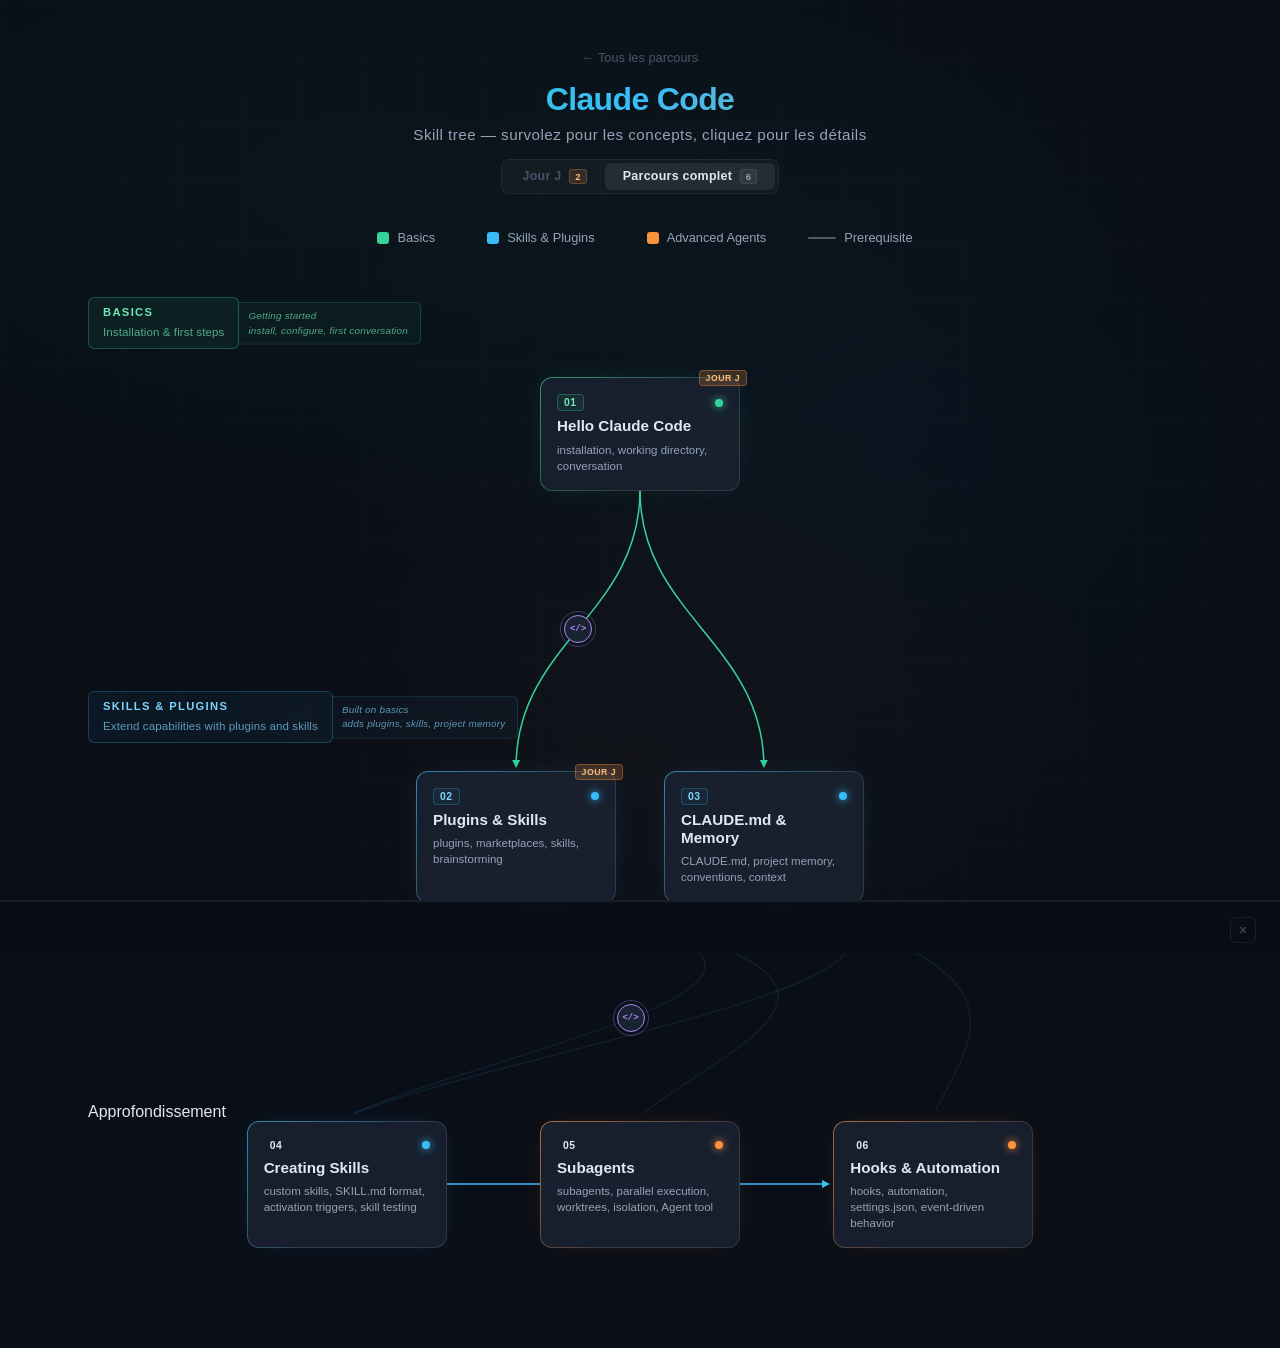
==== claude-code/index.html @ 64af16d7 "feat: create interactive learning platform for Community Days 2026 Three learning paths (Claude Code" ====
<!DOCTYPE html>
<html lang="fr">
<head>
<meta charset="UTF-8">
<meta name="viewport" content="width=device-width, initial-scale=1.0">
<title>Claude Code — Learning Path</title>
<link rel="icon" type="image/svg+xml" href="data:image/svg+xml,%3Csvg xmlns='http://www.w3.org/2000/svg' viewBox='0 0 32 32'%3E%3Crect width='32' height='32' rx='7' fill='%230f172a'/%3E%3Ctext x='16' y='22' text-anchor='middle' font-size='18'%3E%F0%9F%94%A7%3C/text%3E%3C/svg%3E">
<link rel="stylesheet" href="../shared/learning-map.css">
<style>
  /* Morph icon styles (inline to avoid extra file) */
  .morph-icon {
    position: absolute; z-index: 5; width: 28px; height: 28px; border-radius: 50%;
    background: var(--bg-card); border: 1.5px solid #a78bfa;
    display: flex; align-items: center; justify-content: center;
    cursor: pointer; transition: all 0.25s ease;
    animation: morphIconAppear 0.4s ease-out backwards;
  }
  @keyframes morphIconAppear { from { opacity: 0; transform: scale(0.3); } to { opacity: 1; transform: scale(1); } }
  .morph-icon::after {
    content: ''; position: absolute; inset: -5px; border-radius: 50%;
    border: 1.5px solid rgba(167, 139, 250, 0.35);
    animation: morphIconRipple 2.5s ease-out infinite;
  }
  @keyframes morphIconRipple { 0% { transform: scale(1); opacity: 1; } 70% { transform: scale(1.5); opacity: 0; } 100% { transform: scale(1.5); opacity: 0; } }
  .morph-icon:hover { background: rgba(167, 139, 250, 0.15); border-color: #c4b5fd; box-shadow: 0 0 14px rgba(167, 139, 250, 0.4); transform: scale(1.12); }
  .morph-icon-text { color: #a78bfa; font-family: 'SF Mono', monospace; font-size: 9px; font-weight: 700; pointer-events: none; transition: color 0.25s; }
  .morph-icon:hover .morph-icon-text { color: #e9d5ff; }

  /* Morph modal */
  .morph-overlay { position: fixed; inset: 0; background: rgba(0,0,0,0.75); backdrop-filter: blur(4px); z-index: 1000; display: flex; align-items: center; justify-content: center; opacity: 0; transition: opacity 0.3s; pointer-events: none; }
  .morph-overlay--visible { opacity: 1; pointer-events: all; }
  .morph-modal { background: var(--bg-surface); border: 1px solid rgba(167,139,250,0.2); border-radius: 16px; padding: 32px; max-width: 720px; width: 90%; max-height: 85vh; overflow-y: auto; transform: translateY(20px) scale(0.97); transition: transform 0.3s cubic-bezier(0.16,1,0.3,1); box-shadow: 0 25px 50px rgba(0,0,0,0.5); }
  .morph-overlay--visible .morph-modal { transform: translateY(0) scale(1); }
  .morph-modal-header { display: flex; align-items: center; justify-content: space-between; margin-bottom: 24px; }
  .morph-modal-title { font-size: 1.1rem; font-weight: 600; color: var(--text-primary); display: flex; align-items: center; gap: 8px; }
  .morph-modal-arrow { color: #a78bfa; font-size: 0.9rem; }
  .morph-modal-close { background: none; border: 1px solid rgba(255,255,255,0.1); border-radius: 8px; color: var(--text-secondary); width: 32px; height: 32px; font-size: 1.2rem; cursor: pointer; display: flex; align-items: center; justify-content: center; transition: all 0.2s; }
  .morph-modal-close:hover { background: rgba(255,255,255,0.05); color: var(--text-primary); }
  .morph-block { margin-bottom: 24px; }
  .morph-legend { font-size: 0.85rem; color: var(--text-secondary); line-height: 1.5; margin-bottom: 12px; }
  .morph-legend code { background: rgba(167,139,250,0.12); color: #c4b5fd; padding: 1px 5px; border-radius: 3px; font-family: 'SF Mono', monospace; font-size: 0.8rem; }
  .morph-code { position: relative; white-space: pre; background: #0d1117; border: 1px solid rgba(255,255,255,0.06); border-radius: 10px; padding: 16px 20px; font-family: 'SF Mono', monospace; font-size: 0.82rem; line-height: 1.7; overflow-x: auto; margin-bottom: 10px; color: #e2e8f0; }
  .morph-controls { display: flex; gap: 6px; align-items: center; }
  .morph-btn { background: rgba(167,139,250,0.08); border: 1px solid rgba(167,139,250,0.2); color: #c4b5fd; padding: 5px 14px; border-radius: 6px; font-size: 0.75rem; font-weight: 500; cursor: pointer; transition: all 0.2s; font-family: inherit; }
  .morph-btn:hover { background: rgba(167,139,250,0.15); border-color: rgba(167,139,250,0.4); color: #e9d5ff; }
  .morph-btn--active { background: rgba(167,139,250,0.2); border-color: #a78bfa; color: #e9d5ff; }
  .morph-btn-play { display: inline-flex; align-items: center; gap: 6px; }
  .morph-btn-play-icon { transition: transform 0.5s ease; flex-shrink: 0; }
  .morph-btn-play-label { display: inline-grid; }
  .morph-btn-play-label > span { grid-area: 1/1; transition: opacity 0.5s ease; }
  .morph-btn-play-label-revert { opacity: 0; }
  .morph-btn-play--after .morph-btn-play-icon { transform: rotate(-180deg); }
  .morph-btn-play--after .morph-btn-play-label-play { opacity: 0; }
  .morph-btn-play--after .morph-btn-play-label-revert { opacity: 1; }

  /* Shiki Magic Move */
  .shiki-magic-move-container { position: relative; white-space: pre; }
  .shiki-magic-move-item { display: inline-block; transition: color var(--smm-duration, 0.5s) var(--smm-easing, ease); }
  .shiki-magic-move-move { transition: all var(--smm-duration, 0.5s) var(--smm-easing, ease); z-index: 1; }
  .shiki-magic-move-enter-active, .shiki-magic-move-leave-active { transition: all var(--smm-duration, 0.5s) var(--smm-easing, ease); }
  .shiki-magic-move-enter-from, .shiki-magic-move-leave-to { opacity: 0; }
  br.shiki-magic-move-leave-active { display: none; }

  .branches-grid {
    display: grid;
    gap: 60px 80px;
    max-width: 800px;
    margin: 0 auto;
    justify-items: center;
  }
</style>
</head>
<body>

<div class="header">
  <a href="../" class="header-back">&larr; Tous les parcours</a>
  <h1>Claude Code</h1>
  <p>Skill tree — survolez pour les concepts, cliquez pour les détails</p>
  <div class="mode-toggle" id="modeToggle"></div>
</div>

<div class="legend" id="legend"></div>

<div class="tree-container" id="treeContainer"></div>

<div class="tooltip" id="tooltip"></div>

<div class="detail-panel" id="detailPanel">
  <button class="detail-panel-close" id="detailClose" aria-label="Fermer">&times;</button>
  <div class="detail-inner" id="detailContent"></div>
</div>

<div class="morph-overlay" id="morphOverlay">
  <div class="morph-modal">
    <div class="morph-modal-header">
      <div class="morph-modal-title" id="morphModalTitle"></div>
      <button class="morph-modal-close" id="morphModalClose">&times;</button>
    </div>
    <div id="morphModalContent"></div>
  </div>
</div>

<script src="data.js"></script>
<script src="../shared/learning-map-engine.js"></script>
<script>
  LearningMap.init({
    storageKey: 'progress-claude-code',
    layers: ['basics', 'skills', 'agents'],
  });
</script>
</body>
</html>
---- shared/learning-map.css ----
/* ════════════════════════════════════════════════════════════
   LEARNING MAP ENGINE — Shared Styles
   Generalized from langchain-learning/docs/learning-map.html
   ════════════════════════════════════════════════════════════ */

:root {
  --bg-deep: #0a0e17;
  --bg-surface: #111827;
  --bg-card: #1a2332;
  --bg-card-hover: #1f2b3d;
  --text-primary: #e2e8f0;
  --text-secondary: #94a3b8;
  --text-muted: #475569;

  /* Layer colors — overridden per path via data-theme */
  --basics-glow: #34d399;
  --basics-bg: rgba(52, 211, 153, 0.08);
  --basics-border: rgba(52, 211, 153, 0.3);
  --basics-line: rgba(52, 211, 153, 0.45);
  --basics-label: #6ee7b7;

  --skills-glow: #38bdf8;
  --skills-bg: rgba(56, 189, 248, 0.06);
  --skills-border: rgba(56, 189, 248, 0.25);
  --skills-line: rgba(56, 189, 248, 0.4);
  --skills-label: #7dd3fc;

  --agents-glow: #fb923c;
  --agents-bg: rgba(251, 146, 60, 0.06);
  --agents-border: rgba(251, 146, 60, 0.25);
  --agents-line: rgba(251, 146, 60, 0.4);
  --agents-label: #fdba74;

  /* Aliases for notion-agents */
  --triggers-glow: var(--skills-glow);
  --triggers-bg: var(--skills-bg);
  --triggers-border: var(--skills-border);
  --triggers-line: var(--skills-line);
  --triggers-label: var(--skills-label);

  --advanced-glow: var(--agents-glow);
  --advanced-bg: var(--agents-bg);
  --advanced-border: var(--agents-border);
  --advanced-line: var(--agents-line);
  --advanced-label: var(--agents-label);

  /* Aliases for n8n */
  --integration-glow: var(--skills-glow);
  --integration-bg: var(--skills-bg);
  --integration-border: var(--skills-border);
  --integration-line: var(--skills-line);
  --integration-label: var(--skills-label);

  --ai-glow: var(--agents-glow);
  --ai-bg: var(--agents-bg);
  --ai-border: var(--agents-border);
  --ai-line: var(--agents-line);
  --ai-label: var(--agents-label);

  --shared-glow: #a78bfa;
  --node-future-opacity: 0.35;
}

* { margin: 0; padding: 0; box-sizing: border-box; }

html, body {
  width: 100%;
  min-height: 100vh;
  background: var(--bg-deep);
  color: var(--text-primary);
  font-family: 'Avenir Next', 'Avenir', -apple-system, 'Segoe UI', sans-serif;
  overflow-x: hidden;
}

body::before {
  content: '';
  position: fixed;
  inset: 0;
  background:
    radial-gradient(ellipse 800px 400px at 30% 20%, rgba(52, 211, 153, 0.04), transparent),
    radial-gradient(ellipse 600px 500px at 70% 50%, rgba(56, 189, 248, 0.03), transparent),
    radial-gradient(ellipse 500px 400px at 50% 85%, rgba(251, 146, 60, 0.03), transparent);
  pointer-events: none;
  z-index: 0;
}

body::after {
  content: '';
  position: fixed;
  inset: 0;
  background-image:
    linear-gradient(rgba(255,255,255,0.015) 1px, transparent 1px),
    linear-gradient(90deg, rgba(255,255,255,0.015) 1px, transparent 1px);
  background-size: 60px 60px;
  pointer-events: none;
  z-index: 0;
}

/* ── HEADER ── */
.header {
  position: relative;
  z-index: 2;
  text-align: center;
  padding: 48px 24px 16px;
}

.header h1 {
  font-size: 2rem;
  font-weight: 700;
  letter-spacing: -0.02em;
  background: linear-gradient(135deg, var(--basics-glow), var(--skills-glow, var(--basics-glow)), var(--agents-glow, var(--basics-glow)));
  -webkit-background-clip: text;
  -webkit-text-fill-color: transparent;
  background-clip: text;
}

.header p {
  margin-top: 8px;
  color: var(--text-secondary);
  font-size: 0.95rem;
  letter-spacing: 0.03em;
}

.header-back {
  display: inline-flex;
  align-items: center;
  gap: 6px;
  color: var(--text-muted);
  text-decoration: none;
  font-size: 0.8rem;
  margin-bottom: 16px;
  transition: color 0.2s;
}

.header-back:hover { color: var(--text-secondary); }

/* ── MODE TOGGLE (Jour J / Complet) ── */
.mode-toggle {
  display: flex;
  justify-content: center;
  gap: 0;
  margin: 16px auto 0;
  background: rgba(255,255,255,0.03);
  border: 1px solid rgba(255,255,255,0.06);
  border-radius: 8px;
  padding: 3px;
  width: fit-content;
}

.mode-btn {
  padding: 6px 18px;
  border-radius: 6px;
  border: none;
  background: transparent;
  color: var(--text-muted);
  font-family: inherit;
  font-size: 0.78rem;
  font-weight: 600;
  cursor: pointer;
  transition: all 0.2s;
  letter-spacing: 0.02em;
}

.mode-btn:hover { color: var(--text-secondary); }

.mode-btn--active {
  background: rgba(255,255,255,0.08);
  color: var(--text-primary);
}

.mode-badge {
  display: inline-block;
  font-size: 0.6rem;
  padding: 1px 5px;
  border-radius: 3px;
  margin-left: 4px;
  vertical-align: middle;
  font-weight: 700;
}

.mode-badge--jour-j {
  background: rgba(251, 146, 60, 0.15);
  color: #fdba74;
  border: 1px solid rgba(251, 146, 60, 0.25);
}

/* ── LEGEND ── */
.legend {
  position: relative;
  z-index: 10;
  display: flex;
  justify-content: center;
  gap: 32px;
  padding: 16px 24px 8px;
  flex-wrap: wrap;
}

.legend-item {
  position: relative;
  display: flex;
  align-items: center;
  gap: 8px;
  font-size: 0.8rem;
  color: var(--text-secondary);
  cursor: default;
}

.legend-item[data-layer] {
  cursor: help;
  padding: 4px 10px;
  border-radius: 6px;
  transition: background 0.2s, color 0.2s;
}

.legend-item[data-layer]:hover {
  background: rgba(255,255,255,0.04);
  color: var(--text-primary);
}

.legend-tooltip {
  position: absolute;
  top: calc(100% + 10px);
  left: 50%;
  transform: translateX(-50%) translateY(-4px);
  width: 280px;
  background: var(--bg-surface);
  border: 1px solid rgba(255,255,255,0.1);
  border-radius: 10px;
  padding: 14px 16px;
  pointer-events: none;
  opacity: 0;
  transition: opacity 0.2s, transform 0.2s;
  box-shadow: 0 12px 40px rgba(0,0,0,0.5);
  z-index: 200;
}

.legend-item[data-layer]:hover .legend-tooltip {
  opacity: 1;
  transform: translateX(-50%) translateY(0px);
}

.legend-tooltip-name {
  font-size: 0.82rem;
  font-weight: 700;
  color: var(--text-primary);
  margin-bottom: 6px;
}

.legend-tooltip-desc {
  font-size: 0.75rem;
  color: var(--text-secondary);
  line-height: 1.55;
}

.legend-tooltip-desc strong { color: var(--text-primary); font-weight: 600; }

.legend-tooltip::after {
  content: '';
  position: absolute;
  bottom: 100%;
  left: 50%;
  transform: translateX(-50%);
  border: 6px solid transparent;
  border-bottom-color: rgba(255,255,255,0.1);
}

.legend-swatch {
  width: 12px;
  height: 12px;
  border-radius: 3px;
}

/* ── SVG CONNECTIONS ── */
.connections-svg {
  position: absolute;
  top: 0;
  left: 0;
  width: 100%;
  height: 100%;
  pointer-events: none;
  z-index: -1;
  overflow: visible;
}

.conn-prereq {
  fill: none;
  stroke-width: 1.5;
  stroke-linecap: round;
  transition: stroke-width 0.2s, filter 0.2s;
}

.conn-highlight {
  stroke-width: 2.5 !important;
  filter: drop-shadow(0 0 3px currentColor);
}

.conn-cross-section { opacity: 0.1; transition: opacity 0.3s, stroke-width 0.2s, filter 0.2s; }
.conn-cross-section.conn-highlight { opacity: 1; }
.arrow-cross-section { opacity: 0; transition: opacity 0.3s; }
.arrow-cross-section.conn-highlight { opacity: 1; }

.conn-arrow {
  stroke: none;
  stroke-width: 0;
  animation: arrowAppear 0.3s ease-out backwards;
}

/* ── TREE CONTAINER ── */
.tree-container {
  position: relative;
  z-index: 2;
  max-width: 1200px;
  margin: 0 auto;
  padding: 40px 48px 100px;
}

/* ── LAYER ── */
.layer {
  position: relative;
  z-index: 1;
  margin-bottom: 200px;
}

.layer:last-child { margin-bottom: 0; }

.layer-label {
  position: relative;
  z-index: 2;
  display: inline-flex;
  flex-direction: column;
  gap: 6px;
  font-size: 0.7rem;
  font-weight: 600;
  letter-spacing: 0.12em;
  text-transform: uppercase;
  padding: 8px 14px;
  border-radius: 6px;
  margin-bottom: 28px;
}

.layer-label-name {
  display: flex;
  align-items: center;
  gap: 6px;
}

.layer-tagline {
  font-size: 0.72rem;
  font-weight: 400;
  letter-spacing: 0.01em;
  text-transform: none;
  opacity: 0.7;
  line-height: 1.4;
}

.layer-builds-on {
  position: absolute;
  top: 50%;
  left: 100%;
  transform: translateY(-50%);
  font-size: 0.62rem;
  font-weight: 500;
  letter-spacing: 0.02em;
  text-transform: none;
  font-style: italic;
  white-space: nowrap;
  pointer-events: none;
  padding: 6px 12px 6px 10px;
  line-height: 1.45;
  border-radius: 0 6px 6px 0;
  opacity: 0.7;
}

/* Layer-specific label colors — using CSS custom props */
.layer--basics .layer-label { color: var(--basics-label); background: var(--basics-bg); backdrop-filter: blur(8px); border: 1px solid var(--basics-border); }
.layer--skills .layer-label { color: var(--skills-label); background: var(--skills-bg); backdrop-filter: blur(8px); border: 1px solid var(--skills-border); }
.layer--agents .layer-label { color: var(--agents-label); background: var(--agents-bg); backdrop-filter: blur(8px); border: 1px solid var(--agents-border); }
.layer--triggers .layer-label { color: var(--triggers-label); background: var(--triggers-bg); backdrop-filter: blur(8px); border: 1px solid var(--triggers-border); }
.layer--advanced .layer-label { color: var(--advanced-label); background: var(--advanced-bg); backdrop-filter: blur(8px); border: 1px solid var(--advanced-border); }
.layer--integration .layer-label { color: var(--integration-label); background: var(--integration-bg); backdrop-filter: blur(8px); border: 1px solid var(--integration-border); }
.layer--ai .layer-label { color: var(--ai-label); background: var(--ai-bg); backdrop-filter: blur(8px); border: 1px solid var(--ai-border); }

.layer--basics .layer-builds-on { background: var(--basics-bg); border: 1px solid var(--basics-border); border-left: none; }
.layer--skills .layer-builds-on { background: var(--skills-bg); border: 1px solid var(--skills-border); border-left: none; }
.layer--agents .layer-builds-on { background: var(--agents-bg); border: 1px solid var(--agents-border); border-left: none; }
.layer--triggers .layer-builds-on { background: var(--triggers-bg); border: 1px solid var(--triggers-border); border-left: none; }
.layer--advanced .layer-builds-on { background: var(--advanced-bg); border: 1px solid var(--advanced-border); border-left: none; }
.layer--integration .layer-builds-on { background: var(--integration-bg); border: 1px solid var(--integration-border); border-left: none; }
.layer--ai .layer-builds-on { background: var(--ai-bg); border: 1px solid var(--ai-border); border-left: none; }

/* Layer node grid — generic layout */
.layer-nodes {
  display: flex;
  justify-content: center;
  gap: 48px;
  flex-wrap: wrap;
}

/* ── NODE ── */
.node {
  position: relative;
  width: 200px;
  min-height: 100px;
  background: rgba(26, 35, 50, 0.7);
  backdrop-filter: blur(8px);
  border: 1px solid rgba(255,255,255,0.06);
  border-radius: 12px;
  padding: 16px;
  cursor: pointer;
  transition: all 0.3s cubic-bezier(0.4, 0, 0.2, 1);
  display: flex;
  flex-direction: column;
  gap: 6px;
  z-index: 2;
}

.node:hover {
  background: rgba(31, 43, 61, 0.8);
  transform: translateY(-3px);
  z-index: 10;
}

.node--done {
  background: rgba(26, 35, 50, 0.85);
  border-color: rgba(255,255,255,0.1);
}

.node--done::before {
  content: '';
  position: absolute;
  inset: -1px;
  border-radius: 12px;
  padding: 1px;
  background: linear-gradient(135deg, var(--glow-color), transparent 60%);
  -webkit-mask: linear-gradient(#fff 0 0) content-box, linear-gradient(#fff 0 0);
  mask: linear-gradient(#fff 0 0) content-box, linear-gradient(#fff 0 0);
  -webkit-mask-composite: xor;
  mask-composite: exclude;
  pointer-events: none;
  opacity: 0.6;
  transition: opacity 0.3s;
}

.node--done:hover::before { opacity: 1; }

.node--done::after {
  content: '';
  position: absolute;
  inset: 0;
  border-radius: 12px;
  box-shadow: 0 0 30px -5px var(--glow-color);
  opacity: 0.12;
  pointer-events: none;
  transition: opacity 0.3s;
}

.node--done:hover::after { opacity: 0.28; }

.node--future {
  background: rgba(26, 35, 50, 0.35);
  border-style: dashed;
  border-color: rgba(255,255,255,0.04);
}

.node--future .node-title,
.node--future .node-tags,
.node--future .node-number { opacity: 0.45; }

.node--future:hover { background: rgba(26, 35, 50, 0.55); }

.node--future:hover .node-title,
.node--future:hover .node-tags,
.node--future:hover .node-number { opacity: 0.75; }

.node--hidden { display: none !important; }

.node-header {
  display: flex;
  align-items: center;
  gap: 8px;
}

.node-number {
  font-size: 0.65rem;
  font-weight: 700;
  letter-spacing: 0.05em;
  padding: 2px 6px;
  border-radius: 4px;
  flex-shrink: 0;
}

/* Node number colors per layer */
.layer--basics .node-number { background: var(--basics-bg); color: var(--basics-label); border: 1px solid var(--basics-border); }
.layer--skills .node-number { background: var(--skills-bg); color: var(--skills-label); border: 1px solid var(--skills-border); }
.layer--agents .node-number { background: var(--agents-bg); color: var(--agents-label); border: 1px solid var(--agents-border); }
.layer--triggers .node-number { background: var(--triggers-bg); color: var(--triggers-label); border: 1px solid var(--triggers-border); }
.layer--advanced .node-number { background: var(--advanced-bg); color: var(--advanced-label); border: 1px solid var(--advanced-border); }
.layer--integration .node-number { background: var(--integration-bg); color: var(--integration-label); border: 1px solid var(--integration-border); }
.layer--ai .node-number { background: var(--ai-bg); color: var(--ai-label); border: 1px solid var(--ai-border); }

.node-status {
  width: 8px;
  height: 8px;
  border-radius: 50%;
  flex-shrink: 0;
  margin-left: auto;
}

.node-status--done {
  background: var(--glow-color);
  box-shadow: 0 0 8px var(--glow-color);
}

.node-status--future {
  border: 1.5px solid var(--text-muted);
  background: transparent;
}

.node-status--completed {
  background: #34d399;
  box-shadow: 0 0 8px #34d399;
}

.node-title {
  font-size: 0.95rem;
  font-weight: 600;
  line-height: 1.2;
  color: var(--text-primary);
}

.node--future .node-title { color: var(--text-secondary); }

.node-concepts {
  font-size: 0.72rem;
  color: var(--text-muted);
  line-height: 1.4;
}

.node--done .node-concepts { color: var(--text-secondary); }

.node-jour-j-badge {
  position: absolute;
  top: -8px;
  right: -8px;
  font-size: 0.55rem;
  font-weight: 700;
  padding: 2px 6px;
  border-radius: 4px;
  background: rgba(251, 146, 60, 0.2);
  color: #fdba74;
  border: 1px solid rgba(251, 146, 60, 0.35);
  letter-spacing: 0.05em;
  text-transform: uppercase;
}

/* ── TOOLTIP ── */
.tooltip {
  position: fixed;
  z-index: 200;
  background: var(--bg-surface);
  border: 1px solid rgba(255,255,255,0.1);
  border-radius: 8px;
  padding: 12px 16px;
  pointer-events: none;
  opacity: 0;
  transform: translateY(6px);
  transition: opacity 0.2s, transform 0.2s;
  max-width: 320px;
  box-shadow: 0 12px 40px rgba(0,0,0,0.5);
}

.tooltip--visible {
  opacity: 1;
  transform: translateY(0);
}

.tooltip-apis-label {
  font-size: 0.65rem;
  text-transform: uppercase;
  letter-spacing: 0.08em;
  color: var(--text-muted);
  margin-bottom: 6px;
}

.tooltip-apis {
  display: flex;
  flex-wrap: wrap;
  gap: 4px;
}

/* ── DETAIL PANEL ── */
.detail-panel {
  position: fixed;
  bottom: 0;
  left: 0;
  right: 0;
  background: rgba(10, 14, 23, 0.97);
  border-top: 1px solid rgba(255,255,255,0.06);
  padding: 0;
  z-index: 100;
  transform: translateY(100%);
  transition: transform 0.4s cubic-bezier(0.16, 1, 0.3, 1);
  height: fit-content;
  max-height: 65vh;
  overflow-y: auto;
  overscroll-behavior: contain;
  backdrop-filter: blur(24px);
}

.detail-panel--visible { transform: translateY(0); }

.detail-panel::before {
  content: '';
  position: absolute;
  top: 0;
  left: 0;
  right: 0;
  height: 1px;
  background: var(--panel-accent, rgba(255,255,255,0.1));
  opacity: 0.7;
}

.detail-panel::after {
  content: '';
  position: absolute;
  top: 0;
  left: 0;
  right: 0;
  height: 80px;
  background: linear-gradient(to bottom, var(--panel-accent-bg, transparent), transparent);
  pointer-events: none;
  opacity: 0.5;
}

.detail-inner {
  position: relative;
  display: grid;
  grid-template-columns: 2fr 1px 3fr;
  gap: 0 32px;
  padding: 24px 40px 28px;
  max-width: 1280px;
  margin: 0 auto;
  min-height: 100%;
}

.detail-divider {
  background: rgba(255,255,255,0.06);
  align-self: stretch;
}

.detail-panel-close {
  position: absolute;
  top: 16px;
  right: 24px;
  background: none;
  border: 1px solid rgba(255,255,255,0.08);
  color: var(--text-muted);
  width: 26px;
  height: 26px;
  border-radius: 6px;
  cursor: pointer;
  display: flex;
  align-items: center;
  justify-content: center;
  font-size: 0.9rem;
  transition: all 0.2s;
  z-index: 10;
}

.detail-panel-close:hover {
  background: rgba(255,255,255,0.05);
  color: var(--text-primary);
  border-color: rgba(255,255,255,0.15);
}

/* Left column */
.detail-left { display: flex; flex-direction: column; gap: 16px; }

.detail-header {
  display: flex;
  align-items: flex-start;
  gap: 14px;
}

.detail-number {
  font-size: 1.8rem;
  font-weight: 800;
  line-height: 1;
  letter-spacing: -0.03em;
  opacity: 0.25;
  flex-shrink: 0;
  min-width: 48px;
}

.detail-title-group {
  display: flex;
  flex-direction: column;
  gap: 4px;
  padding-top: 2px;
}

.detail-title {
  font-size: 1.15rem;
  font-weight: 700;
  line-height: 1.2;
  color: var(--text-primary);
  margin: 0;
}

.detail-meta {
  display: flex;
  align-items: center;
  gap: 8px;
}

.detail-layer-badge {
  font-size: 0.6rem;
  font-weight: 600;
  letter-spacing: 0.1em;
  text-transform: uppercase;
  padding: 2px 8px;
  border-radius: 3px;
}

.detail-status-badge {
  font-size: 0.65rem;
  font-weight: 600;
  letter-spacing: 0.04em;
  padding: 2px 8px;
  border-radius: 3px;
}

.detail-status-badge--done {
  background: rgba(52, 211, 153, 0.12);
  color: #6ee7b7;
  border: 1px solid rgba(52, 211, 153, 0.2);
}

.detail-status-badge--future {
  background: rgba(255,255,255,0.03);
  color: var(--text-muted);
  border: 1px solid rgba(255,255,255,0.06);
}

/* Progress dots */
.detail-progress {
  display: flex;
  align-items: center;
  gap: 5px;
  padding: 8px 0 0;
}

.detail-progress-dot {
  width: 8px;
  height: 8px;
  border-radius: 2px;
  transition: all 0.2s;
}

.detail-progress-dot--done { background: rgba(255,255,255,0.15); }
.detail-progress-dot--future { background: rgba(255,255,255,0.04); border: 1px solid rgba(255,255,255,0.06); }
.detail-progress-dot--current { transform: scaleY(1.6); }
.detail-progress-dot--completed { background: rgba(52, 211, 153, 0.5); }

/* Shared concepts bridges */
.detail-bridges {
  display: flex;
  flex-wrap: wrap;
  gap: 6px;
  padding-top: 2px;
}

.detail-bridge {
  display: inline-flex;
  align-items: center;
  gap: 4px;
  font-size: 0.7rem;
  color: var(--shared-glow);
  background: rgba(167, 139, 250, 0.06);
  border: 1px solid rgba(167, 139, 250, 0.15);
  border-radius: 4px;
  padding: 3px 8px;
  font-family: 'SF Mono', 'Fira Code', monospace;
}

.detail-bridge-arrow { color: rgba(167, 139, 250, 0.4); font-size: 0.6rem; }
.detail-bridge-target { font-weight: 700; font-size: 0.6rem; opacity: 0.7; }

/* Insights */
.detail-insights {
  display: flex;
  flex-direction: column;
  gap: 8px;
  padding-top: 2px;
}

.detail-insight {
  font-size: 0.78rem;
  color: var(--text-secondary);
  line-height: 1.55;
  padding: 7px 0 7px 12px;
  border-left: 2px solid var(--panel-accent, rgba(255,255,255,0.15));
  font-style: italic;
}

.detail-insight strong { color: var(--text-primary); font-style: normal; font-weight: 600; }
.detail-insight code {
  font-family: 'SF Mono', 'Fira Code', monospace;
  font-size: 0.72rem;
  background: rgba(255,255,255,0.04);
  border: 1px solid rgba(255,255,255,0.06);
  padding: 1px 5px;
  border-radius: 3px;
  color: var(--text-primary);
  font-style: normal;
}

/* Right column */
.detail-right { display: flex; flex-direction: column; gap: 14px; }

.detail-section { margin: 0; }

.detail-section-label {
  font-size: 0.6rem;
  text-transform: uppercase;
  letter-spacing: 0.12em;
  color: var(--text-muted);
  margin-bottom: 6px;
  font-weight: 600;
}

/* Steps (guided exercises) */
.detail-steps {
  display: flex;
  flex-direction: column;
  gap: 12px;
}

.detail-step {
  display: flex;
  gap: 12px;
  padding: 10px 14px;
  background: rgba(255,255,255,0.02);
  border: 1px solid rgba(255,255,255,0.05);
  border-radius: 8px;
  transition: all 0.2s;
}

.detail-step:hover {
  background: rgba(255,255,255,0.03);
  border-color: rgba(255,255,255,0.08);
}

.detail-step-number {
  font-size: 0.7rem;
  font-weight: 800;
  color: var(--text-muted);
  min-width: 20px;
  padding-top: 1px;
}

.detail-step-content {
  display: flex;
  flex-direction: column;
  gap: 6px;
  flex: 1;
}

.detail-step-instruction {
  font-size: 0.8rem;
  color: var(--text-primary);
  line-height: 1.5;
}

.detail-step-expected {
  font-size: 0.72rem;
  color: var(--text-muted);
  line-height: 1.4;
  font-style: italic;
}

.detail-step-copyable {
  display: flex;
  align-items: center;
  gap: 8px;
  background: #0d1117;
  border: 1px solid rgba(255,255,255,0.06);
  border-radius: 6px;
  padding: 6px 10px;
  font-family: 'SF Mono', 'Fira Code', monospace;
  font-size: 0.72rem;
  color: var(--text-secondary);
  overflow-x: auto;
}

.detail-step-copy-btn {
  flex-shrink: 0;
  background: none;
  border: 1px solid rgba(255,255,255,0.08);
  color: var(--text-muted);
  padding: 3px 8px;
  border-radius: 4px;
  font-size: 0.65rem;
  cursor: pointer;
  transition: all 0.15s;
  font-family: inherit;
}

.detail-step-copy-btn:hover {
  background: rgba(255,255,255,0.05);
  color: var(--text-secondary);
  border-color: rgba(255,255,255,0.15);
}

/* APIs/concepts tags */
.detail-apis {
  display: flex;
  flex-wrap: wrap;
  gap: 5px;
}

.api-tag {
  font-size: 0.72rem;
  font-family: 'SF Mono', 'Fira Code', monospace;
  padding: 3px 8px;
  border-radius: 4px;
  background: rgba(255,255,255,0.03);
  border: 1px solid rgba(255,255,255,0.07);
  color: var(--text-secondary);
  transition: all 0.15s;
  cursor: pointer;
}

.api-tag:hover {
  background: rgba(255,255,255,0.06);
  border-color: rgba(255,255,255,0.12);
  color: var(--text-primary);
}

.api-tag--active {
  background: rgba(255,255,255,0.08) !important;
  border-color: rgba(255,255,255,0.2) !important;
  color: var(--text-primary) !important;
}

/* API inspect view */
.api-inspect { display: flex; flex-direction: column; gap: 12px; }

.api-inspect-back {
  display: inline-flex;
  align-items: center;
  gap: 5px;
  font-size: 0.68rem;
  color: var(--text-muted);
  cursor: pointer;
  border: none;
  background: none;
  padding: 0;
  font-family: inherit;
  transition: color 0.15s;
  align-self: flex-start;
}

.api-inspect-back:hover { color: var(--text-secondary); }

.api-inspect-name {
  font-family: 'SF Mono', 'Fira Code', monospace;
  font-size: 1.05rem;
  font-weight: 700;
  color: var(--text-primary);
}

.api-inspect-from {
  font-size: 0.68rem;
  color: var(--text-muted);
  font-family: 'SF Mono', 'Fira Code', monospace;
  padding: 3px 8px;
  background: rgba(255,255,255,0.02);
  border: 1px solid rgba(255,255,255,0.05);
  border-radius: 4px;
  display: inline-block;
  align-self: flex-start;
}

.api-inspect-detail {
  font-size: 0.8rem;
  color: var(--text-secondary);
  line-height: 1.65;
}

.api-inspect-detail code {
  font-family: 'SF Mono', 'Fira Code', monospace;
  font-size: 0.73rem;
  background: rgba(255,255,255,0.04);
  border: 1px solid rgba(255,255,255,0.06);
  padding: 1px 5px;
  border-radius: 3px;
  color: var(--text-primary);
}

.api-inspect-signature {
  font-family: 'SF Mono', 'Fira Code', monospace;
  font-size: 0.7rem;
  color: var(--text-muted);
  background: rgba(255,255,255,0.02);
  border: 1px solid rgba(255,255,255,0.05);
  border-radius: 5px;
  padding: 8px 12px;
  line-height: 1.5;
  white-space: pre-wrap;
}

/* Prereqs */
.detail-prereqs {
  display: flex;
  flex-wrap: wrap;
  gap: 6px;
}

.detail-prereq-chip {
  display: inline-flex;
  align-items: center;
  gap: 6px;
  font-size: 0.72rem;
  padding: 4px 10px;
  border-radius: 5px;
  background: rgba(255,255,255,0.03);
  border: 1px solid rgba(255,255,255,0.07);
  color: var(--text-secondary);
  cursor: pointer;
  transition: all 0.15s;
}

.detail-prereq-chip:hover {
  background: rgba(255,255,255,0.06);
  border-color: rgba(255,255,255,0.15);
  color: var(--text-primary);
}

.detail-prereq-num {
  font-weight: 700;
  font-size: 0.6rem;
  letter-spacing: 0.04em;
  opacity: 0.5;
}

/* Mark as done button */
.detail-mark-done {
  display: inline-flex;
  align-items: center;
  gap: 6px;
  padding: 8px 18px;
  border-radius: 6px;
  border: 1px solid rgba(52, 211, 153, 0.3);
  background: rgba(52, 211, 153, 0.08);
  color: #6ee7b7;
  font-family: inherit;
  font-size: 0.78rem;
  font-weight: 600;
  cursor: pointer;
  transition: all 0.2s;
  margin-top: 8px;
  align-self: flex-start;
}

.detail-mark-done:hover {
  background: rgba(52, 211, 153, 0.15);
  border-color: rgba(52, 211, 153, 0.45);
}

.detail-mark-done--completed {
  background: rgba(52, 211, 153, 0.15);
  border-color: rgba(52, 211, 153, 0.4);
  cursor: default;
}

/* Code snippet */
.detail-code-section { margin-top: auto; flex: 1; display: flex; flex-direction: column; }

.detail-code {
  position: relative;
  white-space: pre;
  background: #0d1117;
  border: 1px solid rgba(255, 255, 255, 0.06);
  border-radius: 10px;
  padding: 14px 18px;
  font-family: 'SF Mono', 'Fira Code', monospace;
  font-size: 0.75rem;
  line-height: 1.65;
  overflow-x: auto;
  color: #e2e8f0;
  flex: 1;
  overflow-y: auto;
}

/* ── ENTRANCE ANIMATIONS ── */
@keyframes nodeAppear {
  from { opacity: 0; transform: translateY(16px) scale(0.97); }
  to { opacity: 1; transform: translateY(0) scale(1); }
}

.node { animation: nodeAppear 0.5s cubic-bezier(0.4, 0, 0.2, 1) backwards; }

@keyframes drawLine {
  from { stroke-dashoffset: var(--line-len); }
  to { stroke-dashoffset: 0; }
}

.conn-prereq { animation: drawLine 0.5s ease-out backwards; }

@keyframes arrowAppear {
  from { opacity: 0; }
  to { opacity: 1; }
}

@keyframes detailFadeUp {
  from { opacity: 0; transform: translateY(8px); }
  to { opacity: 1; transform: translateY(0); }
}

.detail-left, .detail-right {
  animation: detailFadeUp 0.35s cubic-bezier(0.16, 1, 0.3, 1) backwards;
}

.detail-right { animation-delay: 0.06s; }

/* ── SECTION DIVIDER (trunk / branches) ── */
.section-divider {
  display: flex;
  align-items: center;
  gap: 16px;
  margin: 80px 0 40px;
  color: var(--text-muted);
  font-size: 0.7rem;
  font-weight: 600;
  letter-spacing: 0.12em;
  text-transform: uppercase;
}

.section-divider::before,
.section-divider::after {
  content: '';
  flex: 1;
  height: 1px;
  background: rgba(255,255,255,0.06);
}
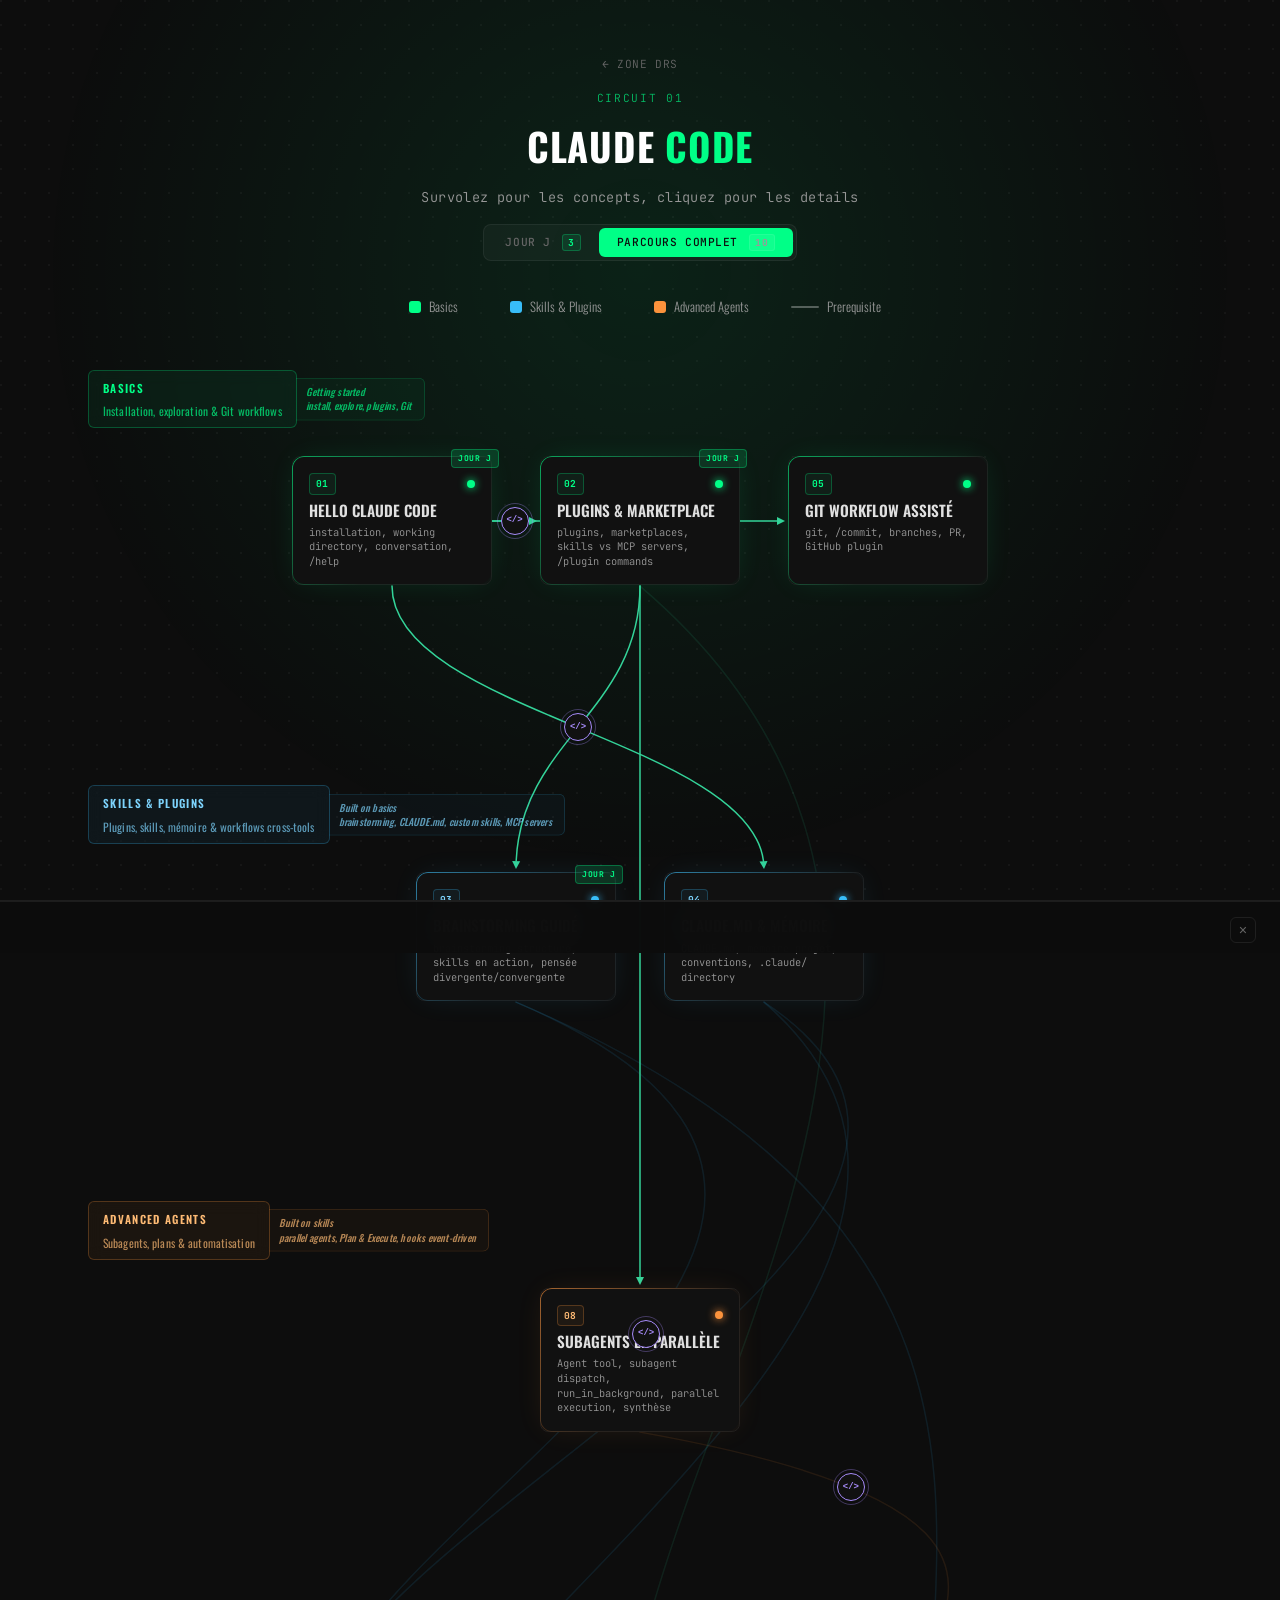
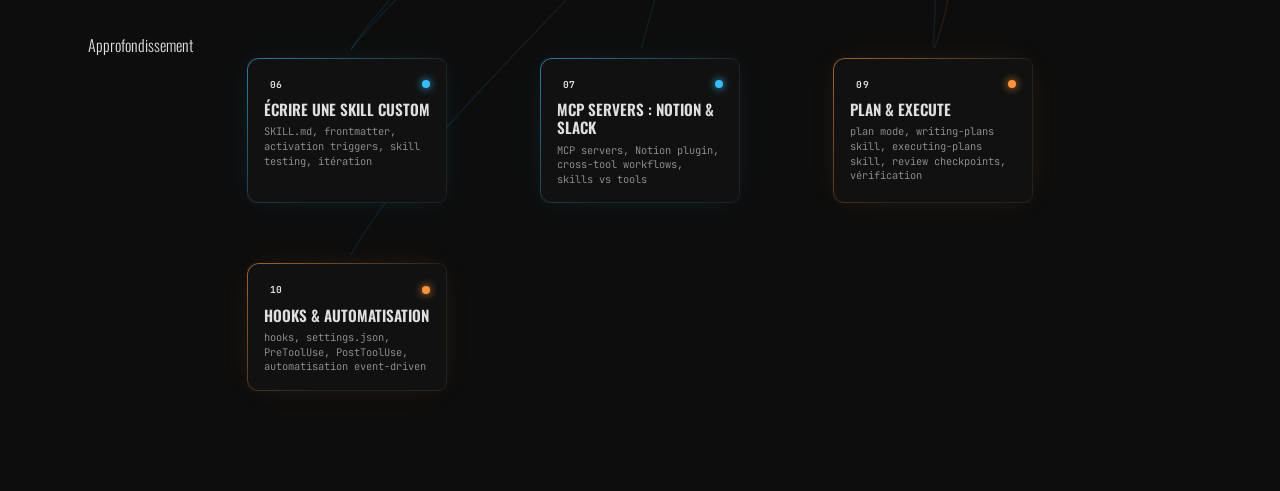
==== commit 8968ea7c: "style: apply PIT STOP design system across all pages - Colors: carbon #0D0D0D, neon #00FF87, card #1" ====
--- a/claude-code/index.html
+++ b/claude-code/index.html
@@ -73,9 +73,10 @@
 <body>
 
 <div class="header">
-  <a href="../" class="header-back">&larr; Tous les parcours</a>
-  <h1>Claude Code</h1>
-  <p>Skill tree — survolez pour les concepts, cliquez pour les détails</p>
+  <a href="../" class="header-back">&larr; Zone DRS</a>
+  <div class="header-subtitle">Circuit 01</div>
+  <h1>Claude <span>Code</span></h1>
+  <p>Survolez pour les concepts, cliquez pour les details</p>
   <div class="mode-toggle" id="modeToggle"></div>
 </div>
 
--- a/shared/learning-map.css
+++ b/shared/learning-map.css
@@ -1,23 +1,30 @@
 /* ════════════════════════════════════════════════════════════
-   LEARNING MAP ENGINE — Shared Styles
-   Generalized from langchain-learning/docs/learning-map.html
+   LEARNING MAP ENGINE — PIT STOP / Community Days R&D 2026
+   Design system: Oswald + JetBrains Mono, neon #00FF87
    ════════════════════════════════════════════════════════════ */
 
+@import url('https://fonts.googleapis.com/css2?family=Oswald:wght@400;500;600;700&family=JetBrains+Mono:wght@400;500;700&display=swap');
+
 :root {
-  --bg-deep: #0a0e17;
-  --bg-surface: #111827;
-  --bg-card: #1a2332;
-  --bg-card-hover: #1f2b3d;
-  --text-primary: #e2e8f0;
-  --text-secondary: #94a3b8;
-  --text-muted: #475569;
-
-  /* Layer colors — overridden per path via data-theme */
-  --basics-glow: #34d399;
-  --basics-bg: rgba(52, 211, 153, 0.08);
-  --basics-border: rgba(52, 211, 153, 0.3);
-  --basics-line: rgba(52, 211, 153, 0.45);
-  --basics-label: #6ee7b7;
+  --bg-deep: #0D0D0D;
+  --bg-surface: #111111;
+  --bg-card: #111111;
+  --bg-card-hover: #1A1A1A;
+  --text-primary: #E0E0E0;
+  --text-secondary: #999999;
+  --text-muted: #666666;
+
+  --neon: #00FF87;
+  --neon-dim: rgba(0, 255, 135, 0.19);
+  --neon-glow: rgba(0, 255, 135, 0.09);
+  --card-border: #1E1E1E;
+
+  /* Layer colors — all use neon green with varying opacity */
+  --basics-glow: #00FF87;
+  --basics-bg: rgba(0, 255, 135, 0.06);
+  --basics-border: rgba(0, 255, 135, 0.25);
+  --basics-line: rgba(0, 255, 135, 0.4);
+  --basics-label: #00FF87;
 
   --skills-glow: #38bdf8;
   --skills-bg: rgba(56, 189, 248, 0.06);
@@ -68,7 +75,9 @@
   min-height: 100vh;
   background: var(--bg-deep);
   color: var(--text-primary);
-  font-family: 'Avenir Next', 'Avenir', -apple-system, 'Segoe UI', sans-serif;
+  font-family: 'Oswald', sans-serif;
+  font-weight: 300;
+  line-height: 1.625;
   overflow-x: hidden;
 }
 
@@ -76,10 +85,8 @@
   content: '';
   position: fixed;
   inset: 0;
-  background:
-    radial-gradient(ellipse 800px 400px at 30% 20%, rgba(52, 211, 153, 0.04), transparent),
-    radial-gradient(ellipse 600px 500px at 70% 50%, rgba(56, 189, 248, 0.03), transparent),
-    radial-gradient(ellipse 500px 400px at 50% 85%, rgba(251, 146, 60, 0.03), transparent);
+  background-image: radial-gradient(circle at 1px 1px, rgba(255,255,255,0.04) 1px, transparent 0);
+  background-size: 24px 24px;
   pointer-events: none;
   z-index: 0;
 }
@@ -88,10 +95,7 @@
   content: '';
   position: fixed;
   inset: 0;
-  background-image:
-    linear-gradient(rgba(255,255,255,0.015) 1px, transparent 1px),
-    linear-gradient(90deg, rgba(255,255,255,0.015) 1px, transparent 1px);
-  background-size: 60px 60px;
+  background: radial-gradient(ellipse 600px 600px at 50% 30%, var(--neon-glow), transparent);
   pointer-events: none;
   z-index: 0;
 }
@@ -105,20 +109,33 @@
 }
 
 .header h1 {
-  font-size: 2rem;
+  font-size: 2.4rem;
   font-weight: 700;
-  letter-spacing: -0.02em;
-  background: linear-gradient(135deg, var(--basics-glow), var(--skills-glow, var(--basics-glow)), var(--agents-glow, var(--basics-glow)));
-  -webkit-background-clip: text;
-  -webkit-text-fill-color: transparent;
-  background-clip: text;
+  letter-spacing: 0.02em;
+  text-transform: uppercase;
+  color: #fff;
+}
+
+.header h1 span {
+  color: var(--neon);
 }
 
 .header p {
   margin-top: 8px;
   color: var(--text-secondary);
-  font-size: 0.95rem;
+  font-size: 0.85rem;
   letter-spacing: 0.03em;
+  font-family: 'JetBrains Mono', monospace;
+}
+
+.header-subtitle {
+  font-family: 'JetBrains Mono', monospace;
+  font-size: 0.7rem;
+  letter-spacing: 0.15em;
+  text-transform: uppercase;
+  color: var(--neon);
+  margin-bottom: 8px;
+  opacity: 0.7;
 }
 
 .header-back {
@@ -127,12 +144,15 @@
   gap: 6px;
   color: var(--text-muted);
   text-decoration: none;
-  font-size: 0.8rem;
+  font-size: 0.7rem;
+  font-family: 'JetBrains Mono', monospace;
+  letter-spacing: 0.05em;
+  text-transform: uppercase;
   margin-bottom: 16px;
   transition: color 0.2s;
 }
 
-.header-back:hover { color: var(--text-secondary); }
+.header-back:hover { color: var(--neon); }
 
 /* ── MODE TOGGLE (Jour J / Complet) ── */
 .mode-toggle {
@@ -153,19 +173,20 @@
   border: none;
   background: transparent;
   color: var(--text-muted);
-  font-family: inherit;
-  font-size: 0.78rem;
-  font-weight: 600;
+  font-family: 'JetBrains Mono', monospace;
+  font-size: 0.7rem;
+  font-weight: 500;
   cursor: pointer;
   transition: all 0.2s;
-  letter-spacing: 0.02em;
+  letter-spacing: 0.05em;
+  text-transform: uppercase;
 }
 
 .mode-btn:hover { color: var(--text-secondary); }
 
 .mode-btn--active {
-  background: rgba(255,255,255,0.08);
-  color: var(--text-primary);
+  background: var(--neon);
+  color: #0D0D0D;
 }
 
 .mode-badge {
@@ -179,9 +200,9 @@
 }
 
 .mode-badge--jour-j {
-  background: rgba(251, 146, 60, 0.15);
-  color: #fdba74;
-  border: 1px solid rgba(251, 146, 60, 0.25);
+  background: rgba(0, 255, 135, 0.1);
+  color: var(--neon);
+  border: 1px solid rgba(0, 255, 135, 0.25);
 }
 
 /* ── LEGEND ── */
@@ -329,6 +350,7 @@
   display: inline-flex;
   flex-direction: column;
   gap: 6px;
+  font-family: 'Oswald', sans-serif;
   font-size: 0.7rem;
   font-weight: 600;
   letter-spacing: 0.12em;
@@ -401,10 +423,9 @@
   position: relative;
   width: 200px;
   min-height: 100px;
-  background: rgba(26, 35, 50, 0.7);
-  backdrop-filter: blur(8px);
-  border: 1px solid rgba(255,255,255,0.06);
-  border-radius: 12px;
+  background: var(--bg-card);
+  border: 1px solid var(--card-border);
+  border-radius: 8px;
   padding: 16px;
   cursor: pointer;
   transition: all 0.3s cubic-bezier(0.4, 0, 0.2, 1);
@@ -415,14 +436,16 @@
 }
 
 .node:hover {
-  background: rgba(31, 43, 61, 0.8);
+  background: var(--bg-card-hover);
+  border-color: rgba(0, 255, 135, 0.3);
+  box-shadow: 0 0 20px var(--neon-glow);
   transform: translateY(-3px);
   z-index: 10;
 }
 
 .node--done {
-  background: rgba(26, 35, 50, 0.85);
-  border-color: rgba(255,255,255,0.1);
+  background: var(--bg-card);
+  border-color: var(--card-border);
 }
 
 .node--done::before {
@@ -457,9 +480,9 @@
 .node--done:hover::after { opacity: 0.28; }
 
 .node--future {
-  background: rgba(26, 35, 50, 0.35);
+  background: rgba(17, 17, 17, 0.5);
   border-style: dashed;
-  border-color: rgba(255,255,255,0.04);
+  border-color: rgba(255,255,255,0.06);
 }
 
 .node--future .node-title,
@@ -481,7 +504,8 @@
 }
 
 .node-number {
-  font-size: 0.65rem;
+  font-family: 'JetBrains Mono', monospace;
+  font-size: 0.6rem;
   font-weight: 700;
   letter-spacing: 0.05em;
   padding: 2px 6px;
@@ -522,16 +546,19 @@
 }
 
 .node-title {
+  font-family: 'Oswald', sans-serif;
   font-size: 0.95rem;
   font-weight: 600;
   line-height: 1.2;
   color: var(--text-primary);
+  text-transform: uppercase;
 }
 
 .node--future .node-title { color: var(--text-secondary); }
 
 .node-concepts {
-  font-size: 0.72rem;
+  font-family: 'JetBrains Mono', monospace;
+  font-size: 0.65rem;
   color: var(--text-muted);
   line-height: 1.4;
 }
@@ -542,14 +569,15 @@
   position: absolute;
   top: -8px;
   right: -8px;
-  font-size: 0.55rem;
+  font-family: 'JetBrains Mono', monospace;
+  font-size: 0.5rem;
   font-weight: 700;
   padding: 2px 6px;
   border-radius: 4px;
-  background: rgba(251, 146, 60, 0.2);
-  color: #fdba74;
-  border: 1px solid rgba(251, 146, 60, 0.35);
-  letter-spacing: 0.05em;
+  background: rgba(0, 255, 135, 0.15);
+  color: var(--neon);
+  border: 1px solid rgba(0, 255, 135, 0.3);
+  letter-spacing: 0.08em;
   text-transform: uppercase;
 }
 
@@ -594,8 +622,8 @@
   bottom: 0;
   left: 0;
   right: 0;
-  background: rgba(10, 14, 23, 0.97);
-  border-top: 1px solid rgba(255,255,255,0.06);
+  background: rgba(13, 13, 13, 0.97);
+  border-top: 1px solid var(--card-border);
   padding: 0;
   z-index: 100;
   transform: translateY(100%);
@@ -683,8 +711,9 @@
 }
 
 .detail-number {
+  font-family: 'Oswald', sans-serif;
   font-size: 1.8rem;
-  font-weight: 800;
+  font-weight: 700;
   line-height: 1;
   letter-spacing: -0.03em;
   opacity: 0.25;
@@ -700,10 +729,12 @@
 }
 
 .detail-title {
+  font-family: 'Oswald', sans-serif;
   font-size: 1.15rem;
   font-weight: 700;
   line-height: 1.2;
   color: var(--text-primary);
+  text-transform: uppercase;
   margin: 0;
 }
 
@@ -780,7 +811,7 @@
   border: 1px solid rgba(167, 139, 250, 0.15);
   border-radius: 4px;
   padding: 3px 8px;
-  font-family: 'SF Mono', 'Fira Code', monospace;
+  font-family: 'JetBrains Mono', monospace;
 }
 
 .detail-bridge-arrow { color: rgba(167, 139, 250, 0.4); font-size: 0.6rem; }
@@ -805,7 +836,7 @@
 
 .detail-insight strong { color: var(--text-primary); font-style: normal; font-weight: 600; }
 .detail-insight code {
-  font-family: 'SF Mono', 'Fira Code', monospace;
+  font-family: 'JetBrains Mono', monospace;
   font-size: 0.72rem;
   background: rgba(255,255,255,0.04);
   border: 1px solid rgba(255,255,255,0.06);
@@ -887,7 +918,7 @@
   border: 1px solid rgba(255,255,255,0.06);
   border-radius: 6px;
   padding: 6px 10px;
-  font-family: 'SF Mono', 'Fira Code', monospace;
+  font-family: 'JetBrains Mono', monospace;
   font-size: 0.72rem;
   color: var(--text-secondary);
   overflow-x: auto;
@@ -921,7 +952,7 @@
 
 .api-tag {
   font-size: 0.72rem;
-  font-family: 'SF Mono', 'Fira Code', monospace;
+  font-family: 'JetBrains Mono', monospace;
   padding: 3px 8px;
   border-radius: 4px;
   background: rgba(255,255,255,0.03);
@@ -964,7 +995,7 @@
 .api-inspect-back:hover { color: var(--text-secondary); }
 
 .api-inspect-name {
-  font-family: 'SF Mono', 'Fira Code', monospace;
+  font-family: 'JetBrains Mono', monospace;
   font-size: 1.05rem;
   font-weight: 700;
   color: var(--text-primary);
@@ -973,7 +1004,7 @@
 .api-inspect-from {
   font-size: 0.68rem;
   color: var(--text-muted);
-  font-family: 'SF Mono', 'Fira Code', monospace;
+  font-family: 'JetBrains Mono', monospace;
   padding: 3px 8px;
   background: rgba(255,255,255,0.02);
   border: 1px solid rgba(255,255,255,0.05);
@@ -989,7 +1020,7 @@
 }
 
 .api-inspect-detail code {
-  font-family: 'SF Mono', 'Fira Code', monospace;
+  font-family: 'JetBrains Mono', monospace;
   font-size: 0.73rem;
   background: rgba(255,255,255,0.04);
   border: 1px solid rgba(255,255,255,0.06);
@@ -999,7 +1030,7 @@
 }
 
 .api-inspect-signature {
-  font-family: 'SF Mono', 'Fira Code', monospace;
+  font-family: 'JetBrains Mono', monospace;
   font-size: 0.7rem;
   color: var(--text-muted);
   background: rgba(255,255,255,0.02);
@@ -1084,7 +1115,7 @@
   border: 1px solid rgba(255, 255, 255, 0.06);
   border-radius: 10px;
   padding: 14px 18px;
-  font-family: 'SF Mono', 'Fira Code', monospace;
+  font-family: 'JetBrains Mono', monospace;
   font-size: 0.75rem;
   line-height: 1.65;
   overflow-x: auto;
